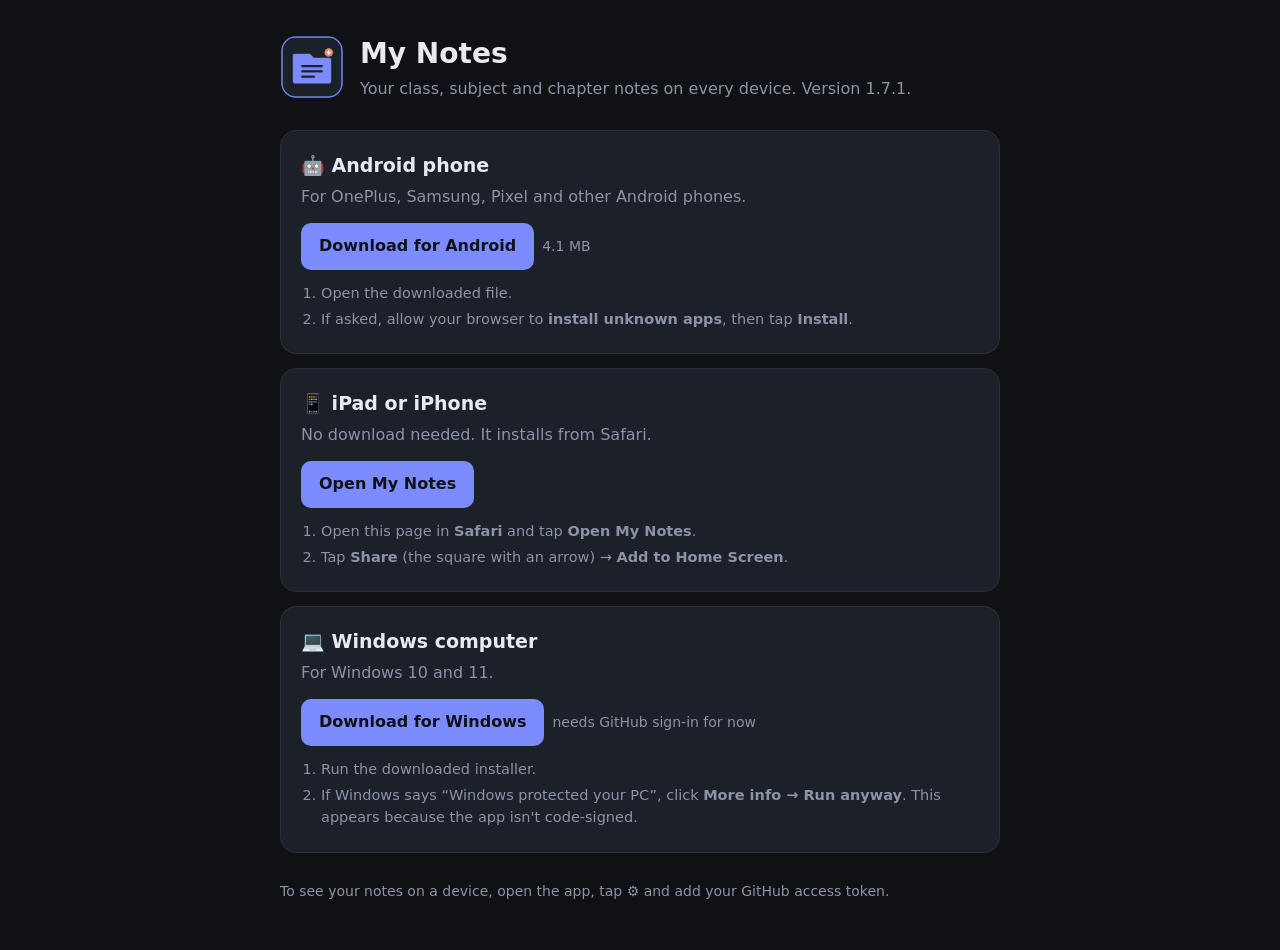
==== download/index.html @ 7c75fed4 "Add a public download page with the Android app Co-Authored-By: Claude Opus 5.5 <noreply@anthropic.c" ====
<!doctype html>
<html lang="en">
<head>
<meta charset="utf-8">
<meta name="viewport" content="width=device-width, initial-scale=1, viewport-fit=cover">
<title>Download My Notes</title>
<meta name="description" content="Download the My Notes app for Android, Windows and iPad.">
<link rel="icon" href="../icons/icon-192.png">
<style>
  :root {
    --bg: #0f1115; --card: #1c2029; --line: #2a2f3a; --text: #e8eaf0; --muted: #8b93a7;
    --accent: #7c8cff; --accent-ink: #0f1115;
    color-scheme: dark;
  }
  * { box-sizing: border-box; }
  body { margin: 0; background: var(--bg); color: var(--text);
    font: 16px/1.55 "Segoe UI", system-ui, -apple-system, Roboto, sans-serif;
    padding: max(32px, env(safe-area-inset-top)) 16px 48px; }
  main { max-width: 720px; margin: 0 auto; }
  header { display: flex; align-items: center; gap: 16px; margin-bottom: 28px; }
  header img { width: 64px; height: 64px; }
  h1 { margin: 0; font-size: 28px; }
  header p { margin: 2px 0 0; color: var(--muted); }
  .cards { display: grid; gap: 14px; }
  .card { background: var(--card); border: 1px solid var(--line); border-radius: 16px; padding: 20px; }
  .card h2 { margin: 0 0 4px; font-size: 19px; display: flex; align-items: center; gap: 10px; }
  .card p { margin: 0 0 14px; color: var(--muted); }
  .card ol { margin: 12px 0 0; padding-left: 20px; color: var(--muted); font-size: 14.5px; }
  .card ol li { margin: 3px 0; }
  .btn { display: inline-block; background: var(--accent); color: var(--accent-ink); text-decoration: none;
    font-weight: 700; padding: 11px 18px; border-radius: 10px; }
  .btn:focus-visible { outline: 3px solid #fff; outline-offset: 2px; }
  .size { color: var(--muted); font-size: 14px; margin-left: 8px; }
  .open { color: var(--accent); }
  footer { margin-top: 28px; color: var(--muted); font-size: 14px; }
</style>
</head>
<body>
<main>
  <header>
    <img src="../icons/icon-192.png" alt="">
    <div><h1>My Notes</h1><p>Your class, subject and chapter notes on every device. Version <span id="ver">1.7.1</span>.</p></div>
  </header>

  <div class="cards">
    <section class="card">
      <h2>🤖 Android phone</h2>
      <p>For OnePlus, Samsung, Pixel and other Android phones.</p>
      <a class="btn" href="My-Notes.apk" download>Download for Android</a><span class="size">4.1 MB</span>
      <ol>
        <li>Open the downloaded file.</li>
        <li>If asked, allow your browser to <b>install unknown apps</b>, then tap <b>Install</b>.</li>
      </ol>
    </section>

    <section class="card">
      <h2>📱 iPad or iPhone</h2>
      <p>No download needed. It installs from Safari.</p>
      <a class="btn" href="../">Open My Notes</a>
      <ol>
        <li>Open this page in <b>Safari</b> and tap <b>Open My Notes</b>.</li>
        <li>Tap <b>Share</b> (the square with an arrow) → <b>Add to Home Screen</b>.</li>
      </ol>
    </section>

    <section class="card">
      <h2>💻 Windows computer</h2>
      <p>For Windows 10 and 11.</p>
      <a class="btn" href="https://github.com/rathikeshav92-afk/Notes-app/releases/latest">Download for Windows</a><span class="size">needs GitHub sign-in for now</span>
      <ol>
        <li>Run the downloaded installer.</li>
        <li>If Windows says “Windows protected your PC”, click <b>More info → Run anyway</b>. This appears because the app isn't code-signed.</li>
      </ol>
    </section>
  </div>

  <footer>To see your notes on a device, open the app, tap ⚙ and add your GitHub access token.</footer>
</main>
</body>
</html>
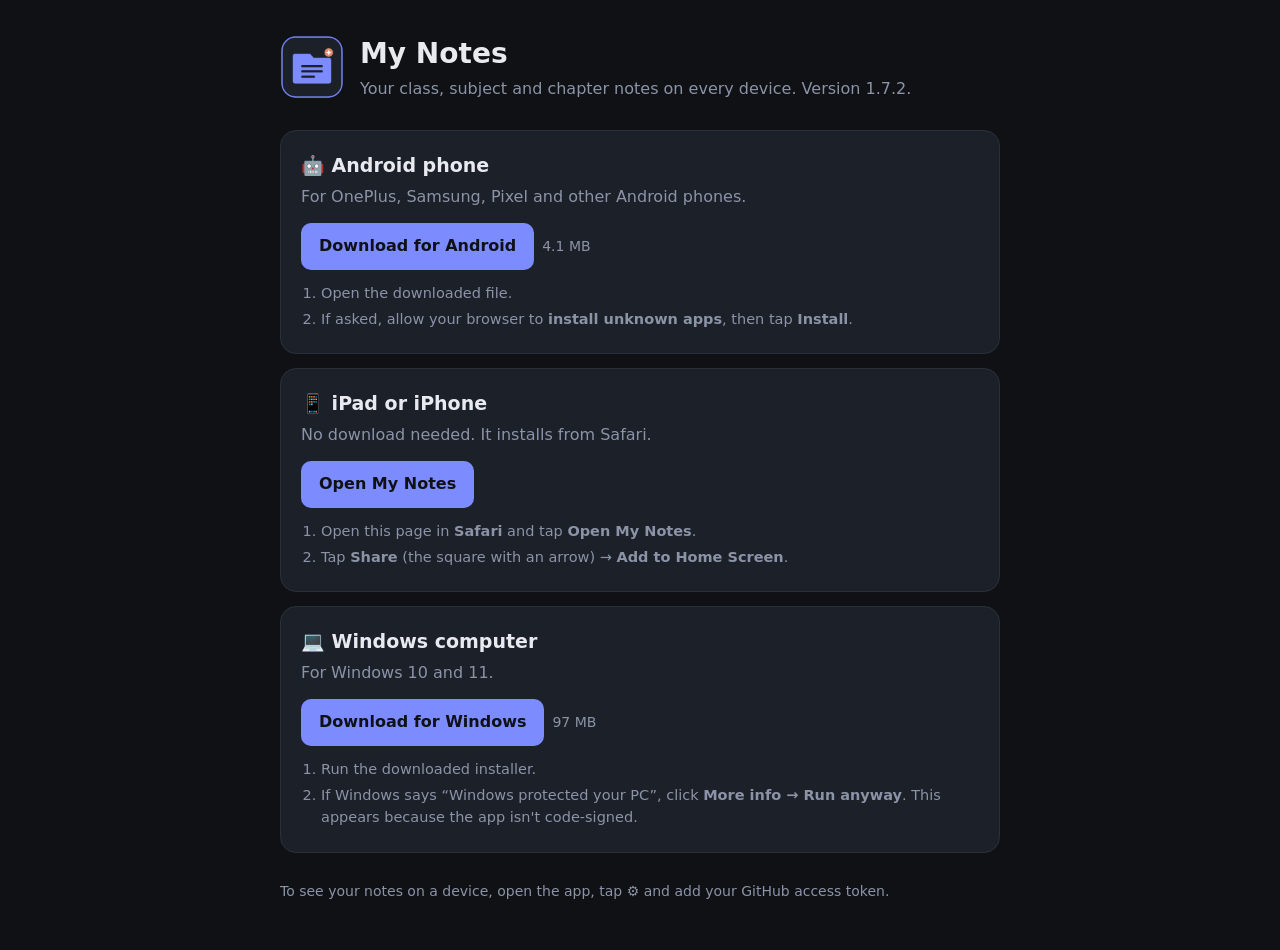
==== commit 9879bdd8: "Download page: host the Windows installer and app 1.7.2 Co-Authored-By: Claude Opus 5.5 <noreply@ant" ====
--- a/download/index.html
+++ b/download/index.html
@@ -39,7 +39,7 @@
 <main>
   <header>
     <img src="../icons/icon-192.png" alt="">
-    <div><h1>My Notes</h1><p>Your class, subject and chapter notes on every device. Version <span id="ver">1.7.1</span>.</p></div>
+    <div><h1>My Notes</h1><p>Your class, subject and chapter notes on every device. Version <span id="ver">1.7.2</span>.</p></div>
   </header>
 
   <div class="cards">
@@ -66,7 +66,7 @@
     <section class="card">
       <h2>💻 Windows computer</h2>
       <p>For Windows 10 and 11.</p>
-      <a class="btn" href="https://github.com/rathikeshav92-afk/Notes-app/releases/latest">Download for Windows</a><span class="size">needs GitHub sign-in for now</span>
+      <a class="btn" href="My-Notes-Setup.exe" download>Download for Windows</a><span class="size">97 MB</span>
       <ol>
         <li>Run the downloaded installer.</li>
         <li>If Windows says “Windows protected your PC”, click <b>More info → Run anyway</b>. This appears because the app isn't code-signed.</li>
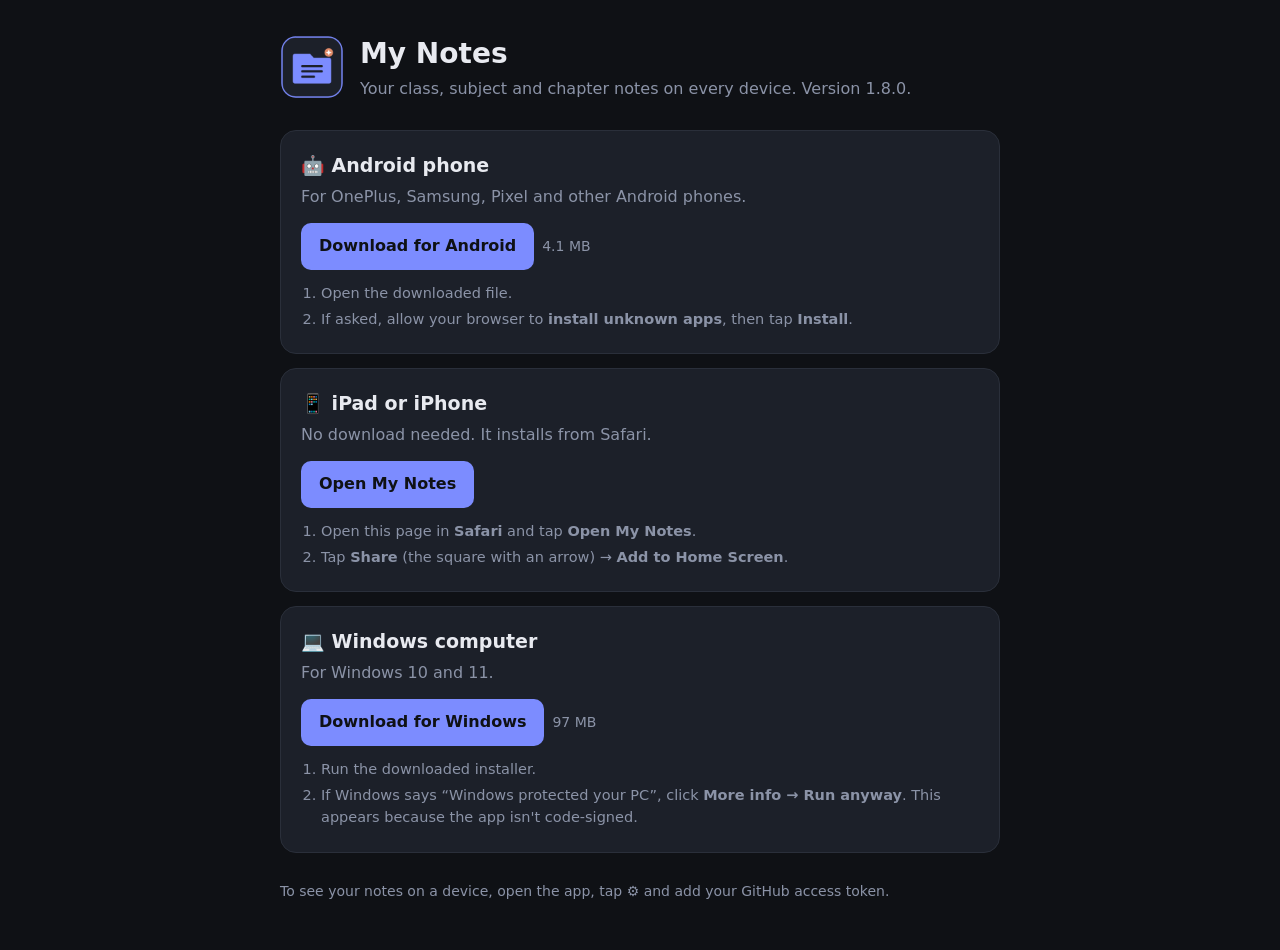
==== commit e664734f: "Download page: app 1.8.0 Co-Authored-By: Claude Opus 5.5 <noreply@anthropic.com> Claude-Session: htt" ====
--- a/download/index.html
+++ b/download/index.html
@@ -39,7 +39,7 @@
 <main>
   <header>
     <img src="../icons/icon-192.png" alt="">
-    <div><h1>My Notes</h1><p>Your class, subject and chapter notes on every device. Version <span id="ver">1.7.2</span>.</p></div>
+    <div><h1>My Notes</h1><p>Your class, subject and chapter notes on every device. Version <span id="ver">1.8.0</span>.</p></div>
   </header>
 
   <div class="cards">
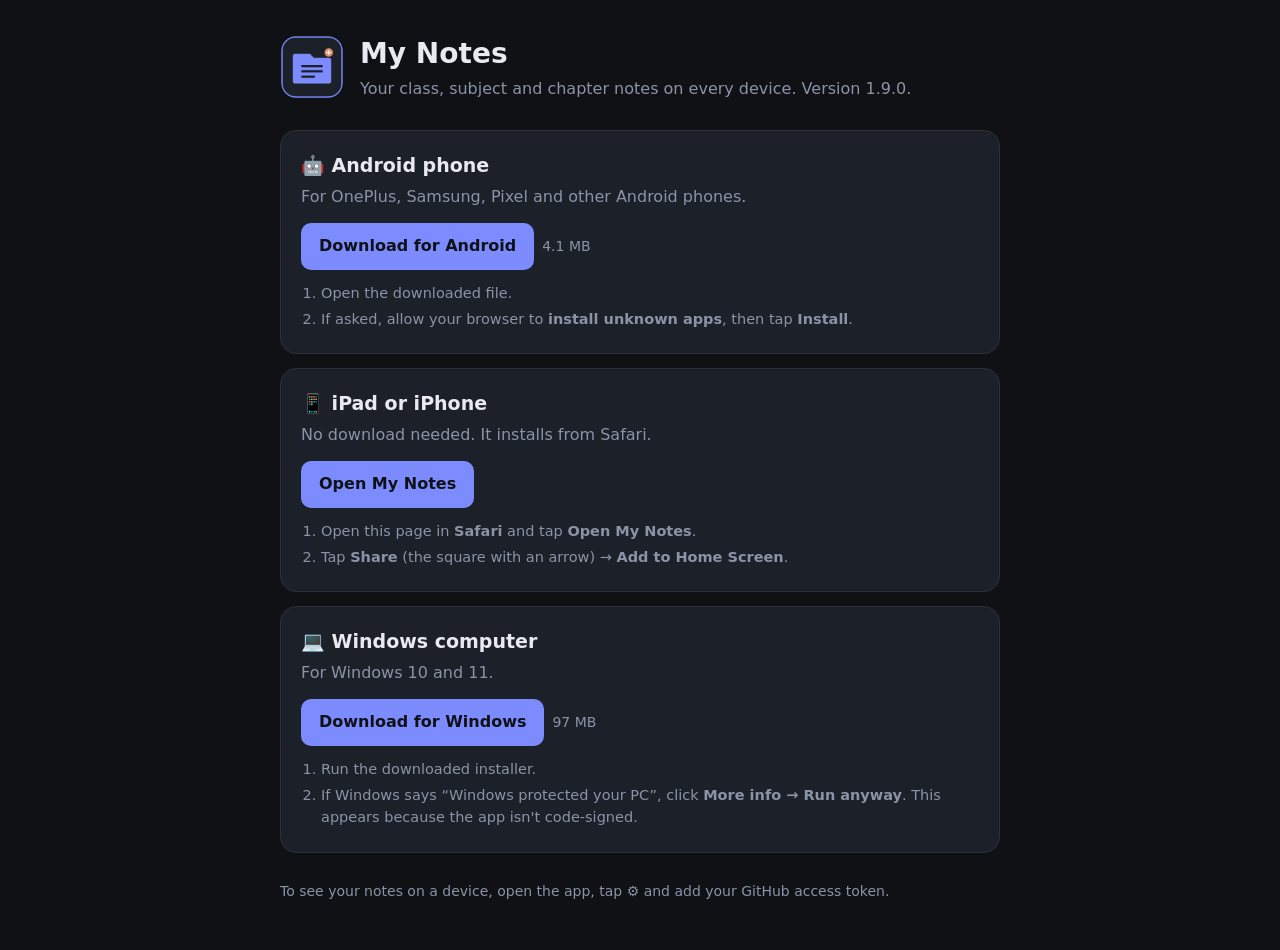
==== commit ac1cc79e: "Download page 1.9.0 Co-Authored-By: Claude Opus 5.5 <noreply@anthropic.com> Claude-Session: https://" ====
--- a/download/index.html
+++ b/download/index.html
@@ -39,7 +39,7 @@
 <main>
   <header>
     <img src="../icons/icon-192.png" alt="">
-    <div><h1>My Notes</h1><p>Your class, subject and chapter notes on every device. Version <span id="ver">1.8.0</span>.</p></div>
+    <div><h1>My Notes</h1><p>Your class, subject and chapter notes on every device. Version <span id="ver">1.9.0</span>.</p></div>
   </header>
 
   <div class="cards">
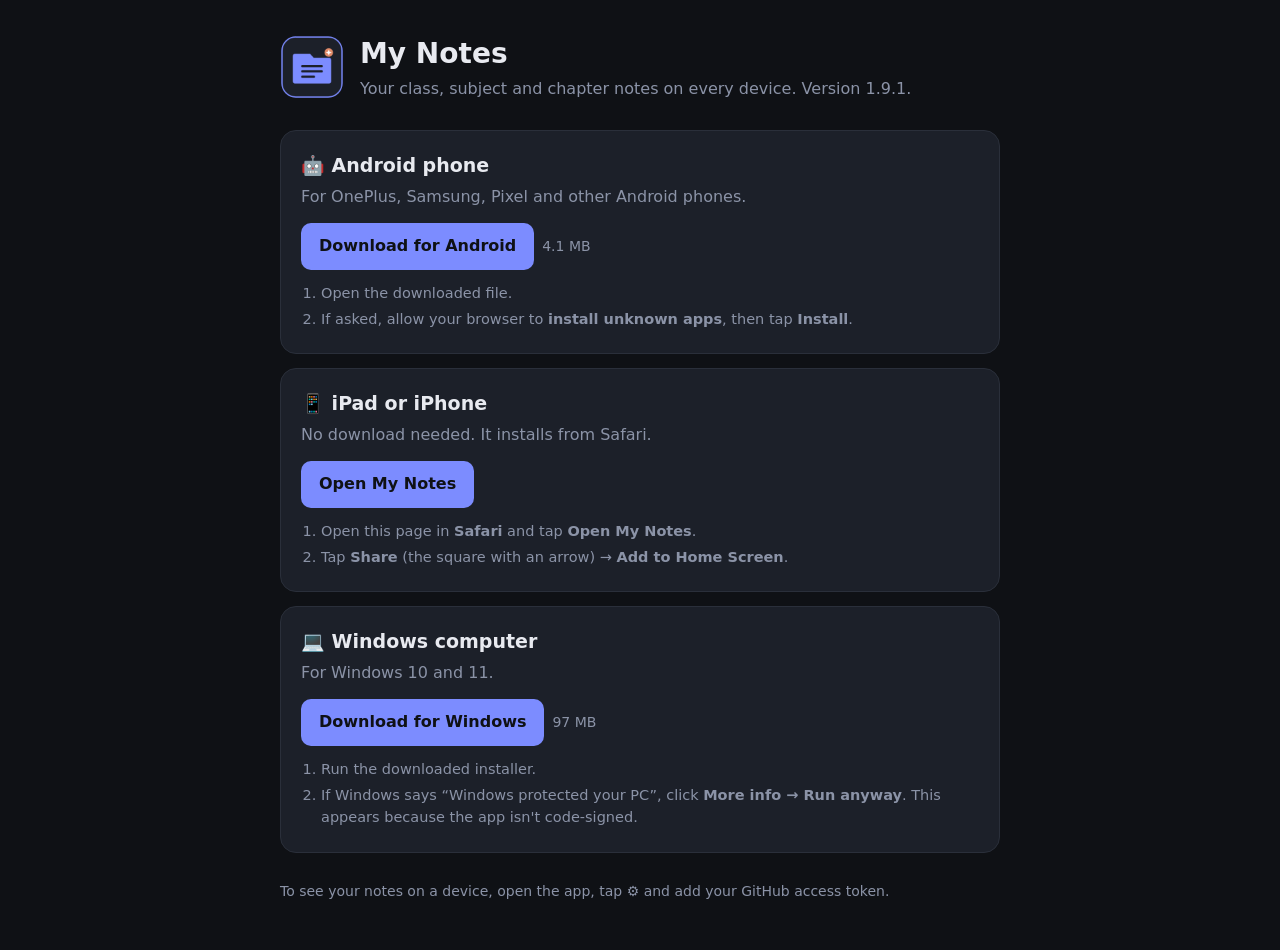
==== commit 7d39491e: "Download page 1.9.1 Co-Authored-By: Claude Sonnet 5.5 <noreply@anthropic.com> Claude-Session: https:" ====
--- a/download/index.html
+++ b/download/index.html
@@ -39,7 +39,7 @@
 <main>
   <header>
     <img src="../icons/icon-192.png" alt="">
-    <div><h1>My Notes</h1><p>Your class, subject and chapter notes on every device. Version <span id="ver">1.9.0</span>.</p></div>
+    <div><h1>My Notes</h1><p>Your class, subject and chapter notes on every device. Version <span id="ver">1.9.1</span>.</p></div>
   </header>
 
   <div class="cards">
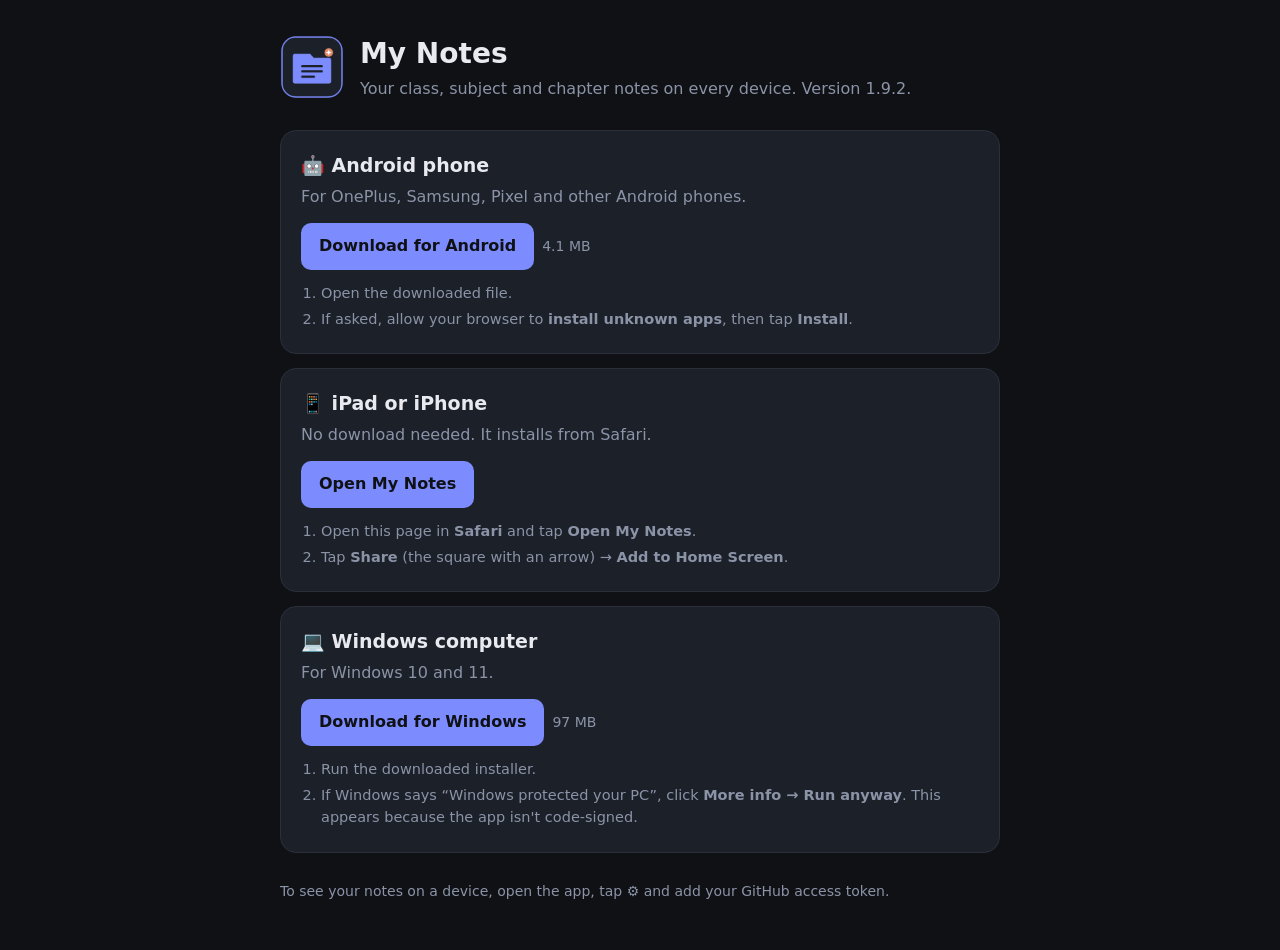
==== commit d1920020: "Download page 1.9.2 Co-Authored-By: Claude Sonnet 5.5 <noreply@anthropic.com> Claude-Session: https:" ====
--- a/download/index.html
+++ b/download/index.html
@@ -39,7 +39,7 @@
 <main>
   <header>
     <img src="../icons/icon-192.png" alt="">
-    <div><h1>My Notes</h1><p>Your class, subject and chapter notes on every device. Version <span id="ver">1.9.1</span>.</p></div>
+    <div><h1>My Notes</h1><p>Your class, subject and chapter notes on every device. Version <span id="ver">1.9.2</span>.</p></div>
   </header>
 
   <div class="cards">
